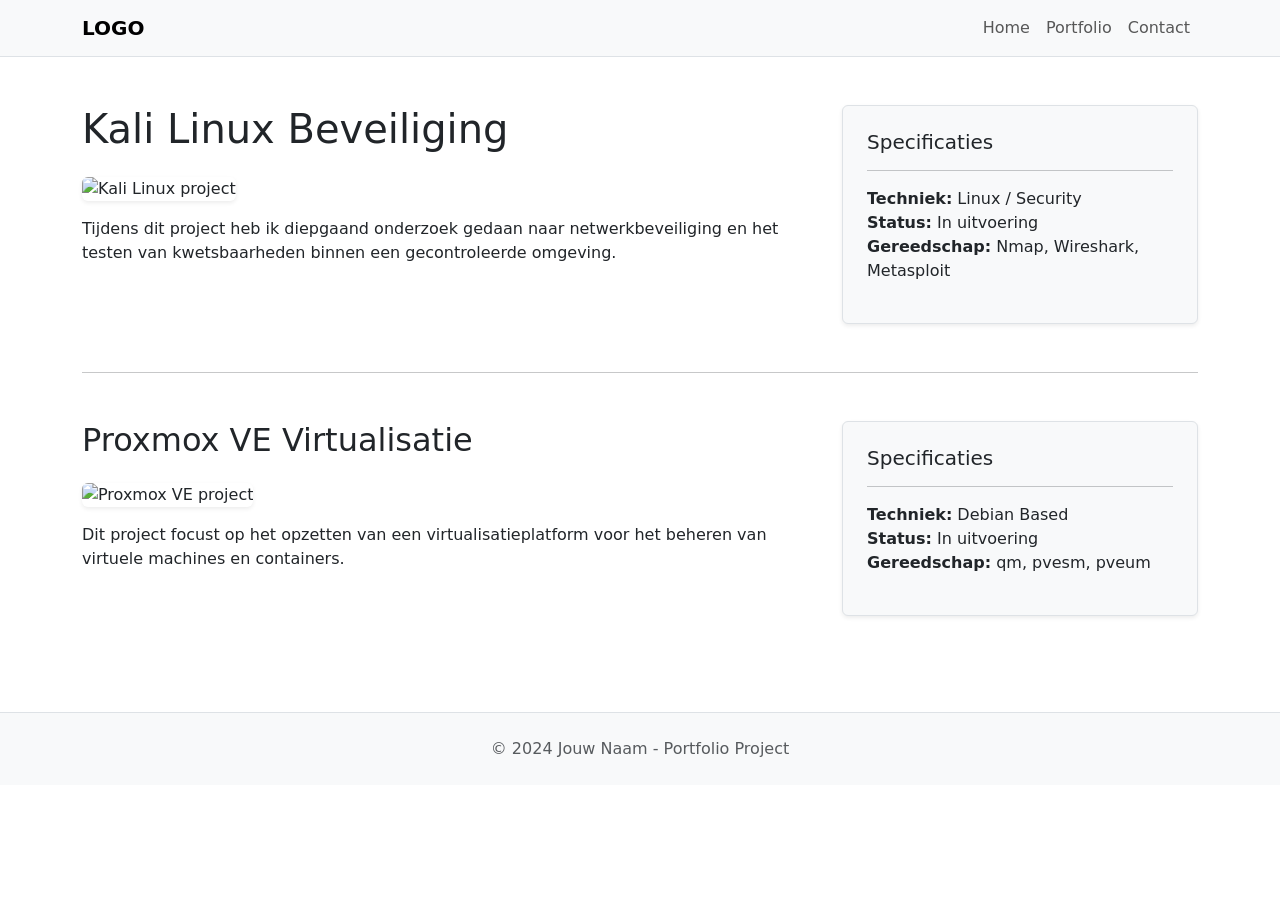
==== Abel.html @ 4d9833fe "Add files via upload" ====
<!DOCTYPE html>
<html lang="nl">

<head>
    <meta charset="UTF-8">
    <meta name="viewport" content="width=device-width, initial-scale=1.0">
    <!-- Bootstrap CSS -->
    <link href="https://cdn.jsdelivr.net/npm/bootstrap@5.3.8/dist/css/bootstrap.min.css" rel="stylesheet"
        integrity="sha384-sRIl4kxILFvY47J16cr9ZwB07vP4J8+LH7qKQnuqkuIAvNWLzeN8tE5YBujZqJLB" crossorigin="anonymous">
    <!-- Eigen CSS -->
    <link rel="stylesheet" href="css/style.css">
    <title>Project Details - Portfolio</title>
</head>

<body>
    <header>
        <!-- Navigatiebalk met correcte Bootstrap klassen -->
        <nav class="navbar navbar-expand navbar-light bg-light border-bottom">
            <div class="container">
                <a class="navbar-brand fw-bold" href="index.html">LOGO</a>
                <ul class="navbar-nav ms-auto">
                    <li class="nav-item"><a class="nav-link" href="index.html">Home</a></li>
                    <li class="nav-item"><a class="nav-link" href="portfolio.html">Portfolio</a></li>
                    <li class="nav-item"><a class="nav-link" href="contact.html">Contact</a></li>
                </ul>
            </div>
        </nav>
    </header>

    <main class="container py-5">

        <!-- Project 1: Kali Linux -->
        <div class="row mb-5" id="kali">
            <section class="col-md-8">
                <h1 class="mb-4">Kali Linux Beveiliging</h1>
                <img src="assets/images/project4.jpg" class="img-fluid rounded shadow-sm mb-3" alt="Kali Linux project">
                <p>Tijdens dit project heb ik diepgaand onderzoek gedaan naar netwerkbeveiliging en het testen van
                    kwetsbaarheden binnen een gecontroleerde omgeving.</p>
            </section>

            <aside class="col-md-4">
                <div class="p-4 bg-light border rounded shadow-sm">
                    <h3 class="h5">Specificaties</h3>
                    <hr>
                    <ul class="list-unstyled">
                        <li><strong>Techniek:</strong> Linux / Security</li>
                        <li><strong>Status:</strong> In uitvoering</li>
                        <li><strong>Gereedschap:</strong> Nmap, Wireshark, Metasploit</li>
                    </ul>
                </div>
            </aside>
        </div>

        <hr class="my-5">

        <!-- Project 2: Proxmox VE -->
        <div class="row mb-5" id="Proxmox">
            <section class="col-md-8">
                <h2 class="mb-4">Proxmox VE Virtualisatie</h2>
                <img src="assets/images/project2.svg" class="img-fluid rounded shadow-sm mb-3" alt="Proxmox VE project">
                <p>Dit project focust op het opzetten van een virtualisatieplatform voor het beheren van virtuele
                    machines en containers.</p>
            </section>

            <aside class="col-md-4">
                <div class="p-4 bg-light border rounded shadow-sm">
                    <h3 class="h5">Specificaties</h3>
                    <hr>
                    <ul class="list-unstyled">
                        <li><strong>Techniek:</strong> Debian Based </li>
                        <li><strong>Status:</strong> In uitvoering</li>
                        <li><strong>Gereedschap:</strong> qm, pvesm, pveum</li>
                    </ul>
                </div>
            </aside>
        </div>

    </main>

    <footer class="bg-light py-4 text-center border-top">
        <div class="container">
            <p class="mb-0 text-muted">&copy; 2024 Jouw Naam - Portfolio Project</p>
        </div>
    </footer>

</body>

</html>
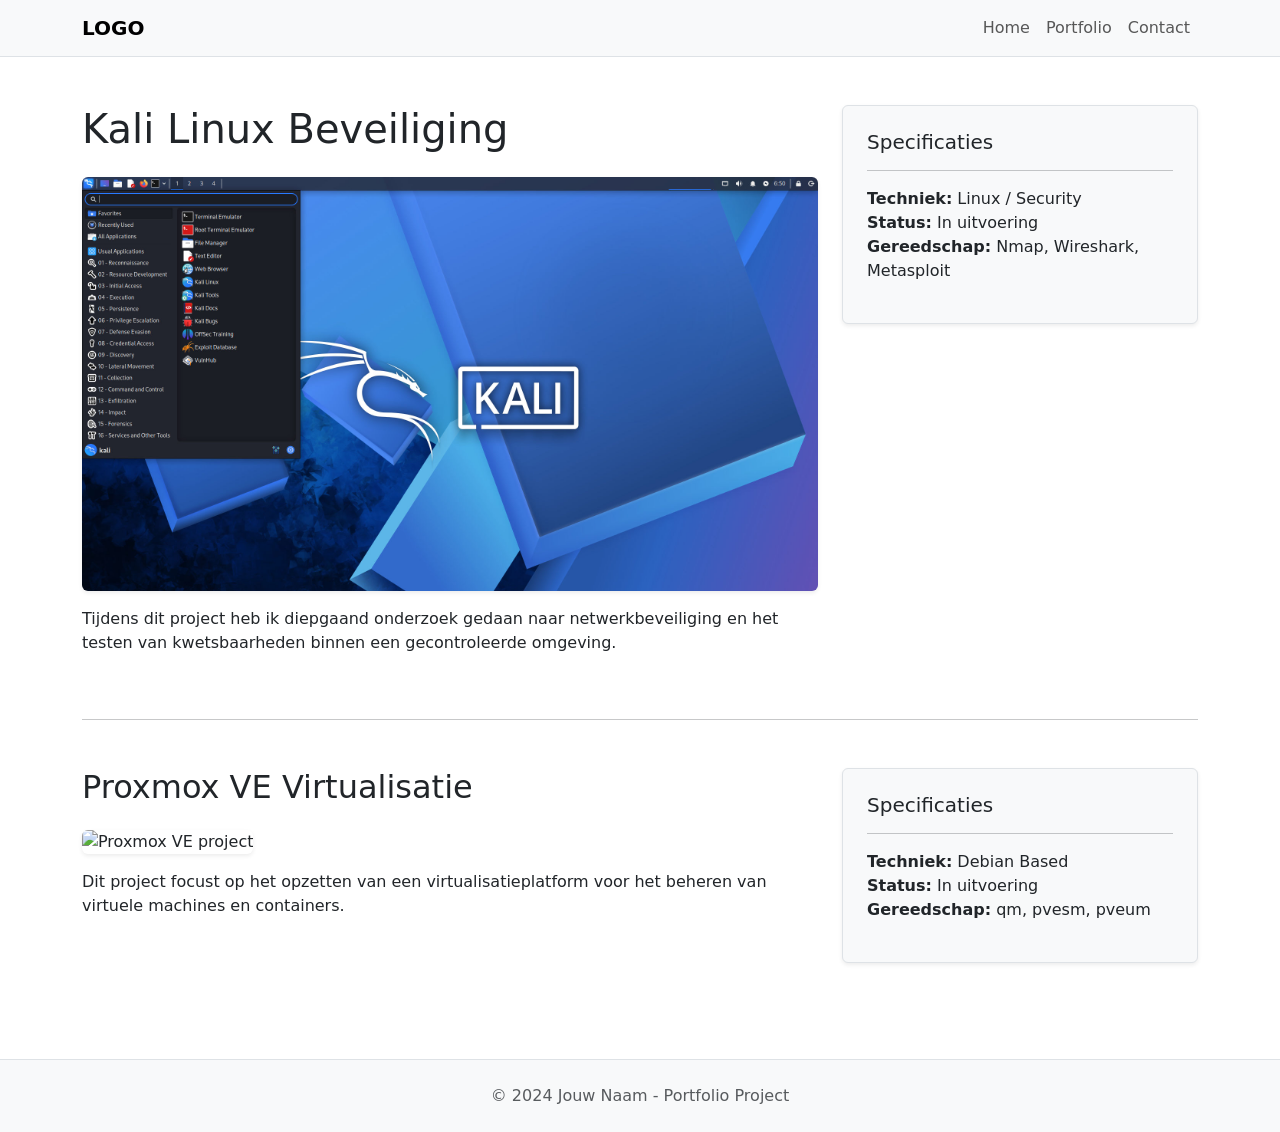
==== commit d2b2bab1: "Update Abel.html "Fix: paden van afbeeldingen gecorrigeerd" "Website structuur aangepast volgens op" ====
--- a/Abel.html
+++ b/Abel.html
@@ -33,7 +33,7 @@
         <div class="row mb-5" id="kali">
             <section class="col-md-8">
                 <h1 class="mb-4">Kali Linux Beveiliging</h1>
-                <img src="assets/images/project4.jpg" class="img-fluid rounded shadow-sm mb-3" alt="Kali Linux project">
+                <img src="project4.jpg" class="img-fluid rounded shadow-sm mb-3" alt="Kali Linux project">
                 <p>Tijdens dit project heb ik diepgaand onderzoek gedaan naar netwerkbeveiliging en het testen van
                     kwetsbaarheden binnen een gecontroleerde omgeving.</p>
             </section>
@@ -85,4 +85,4 @@
 
 </body>
 
-</html>+</html>
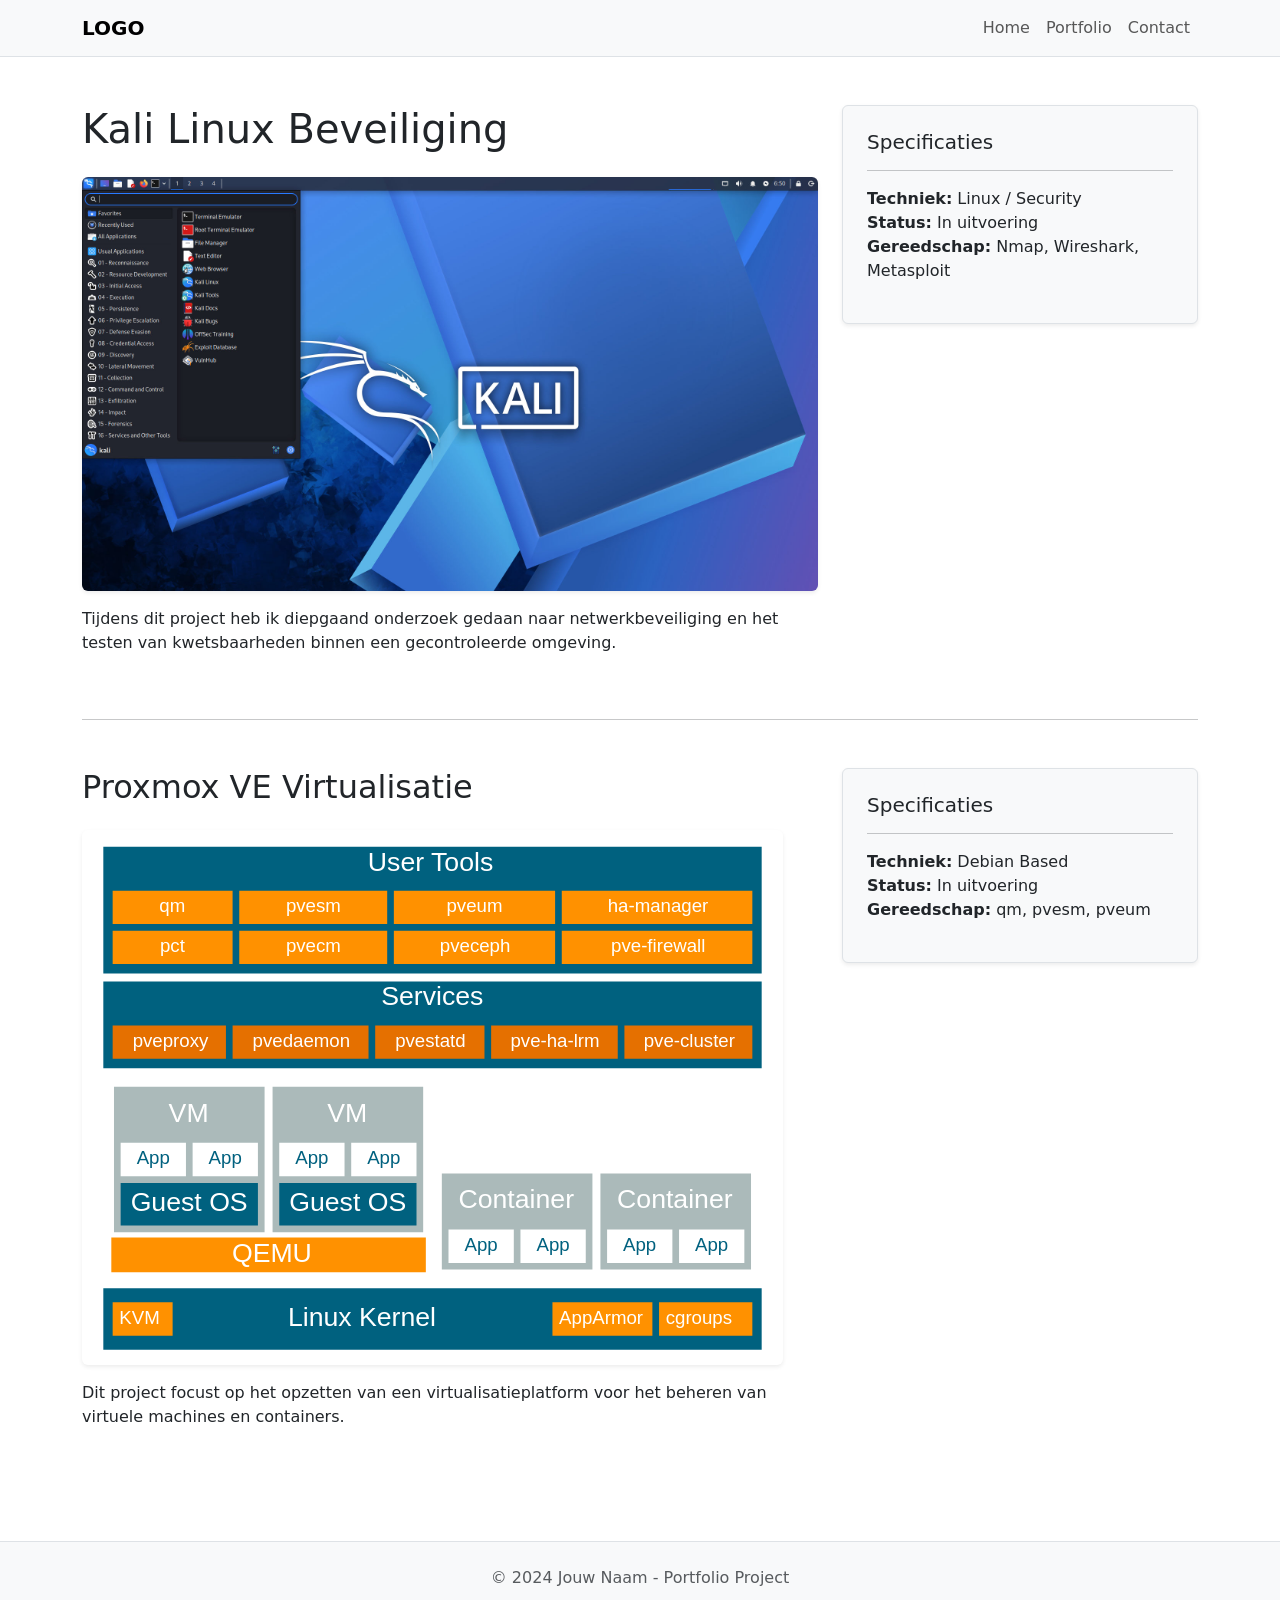
==== commit 95df04ac: "Update Abel.html" ====
--- a/Abel.html
+++ b/Abel.html
@@ -57,7 +57,7 @@
         <div class="row mb-5" id="Proxmox">
             <section class="col-md-8">
                 <h2 class="mb-4">Proxmox VE Virtualisatie</h2>
-                <img src="assets/images/project2.svg" class="img-fluid rounded shadow-sm mb-3" alt="Proxmox VE project">
+                <img src="project2.svg" class="img-fluid rounded shadow-sm mb-3" alt="Proxmox VE project">
                 <p>Dit project focust op het opzetten van een virtualisatieplatform voor het beheren van virtuele
                     machines en containers.</p>
             </section>
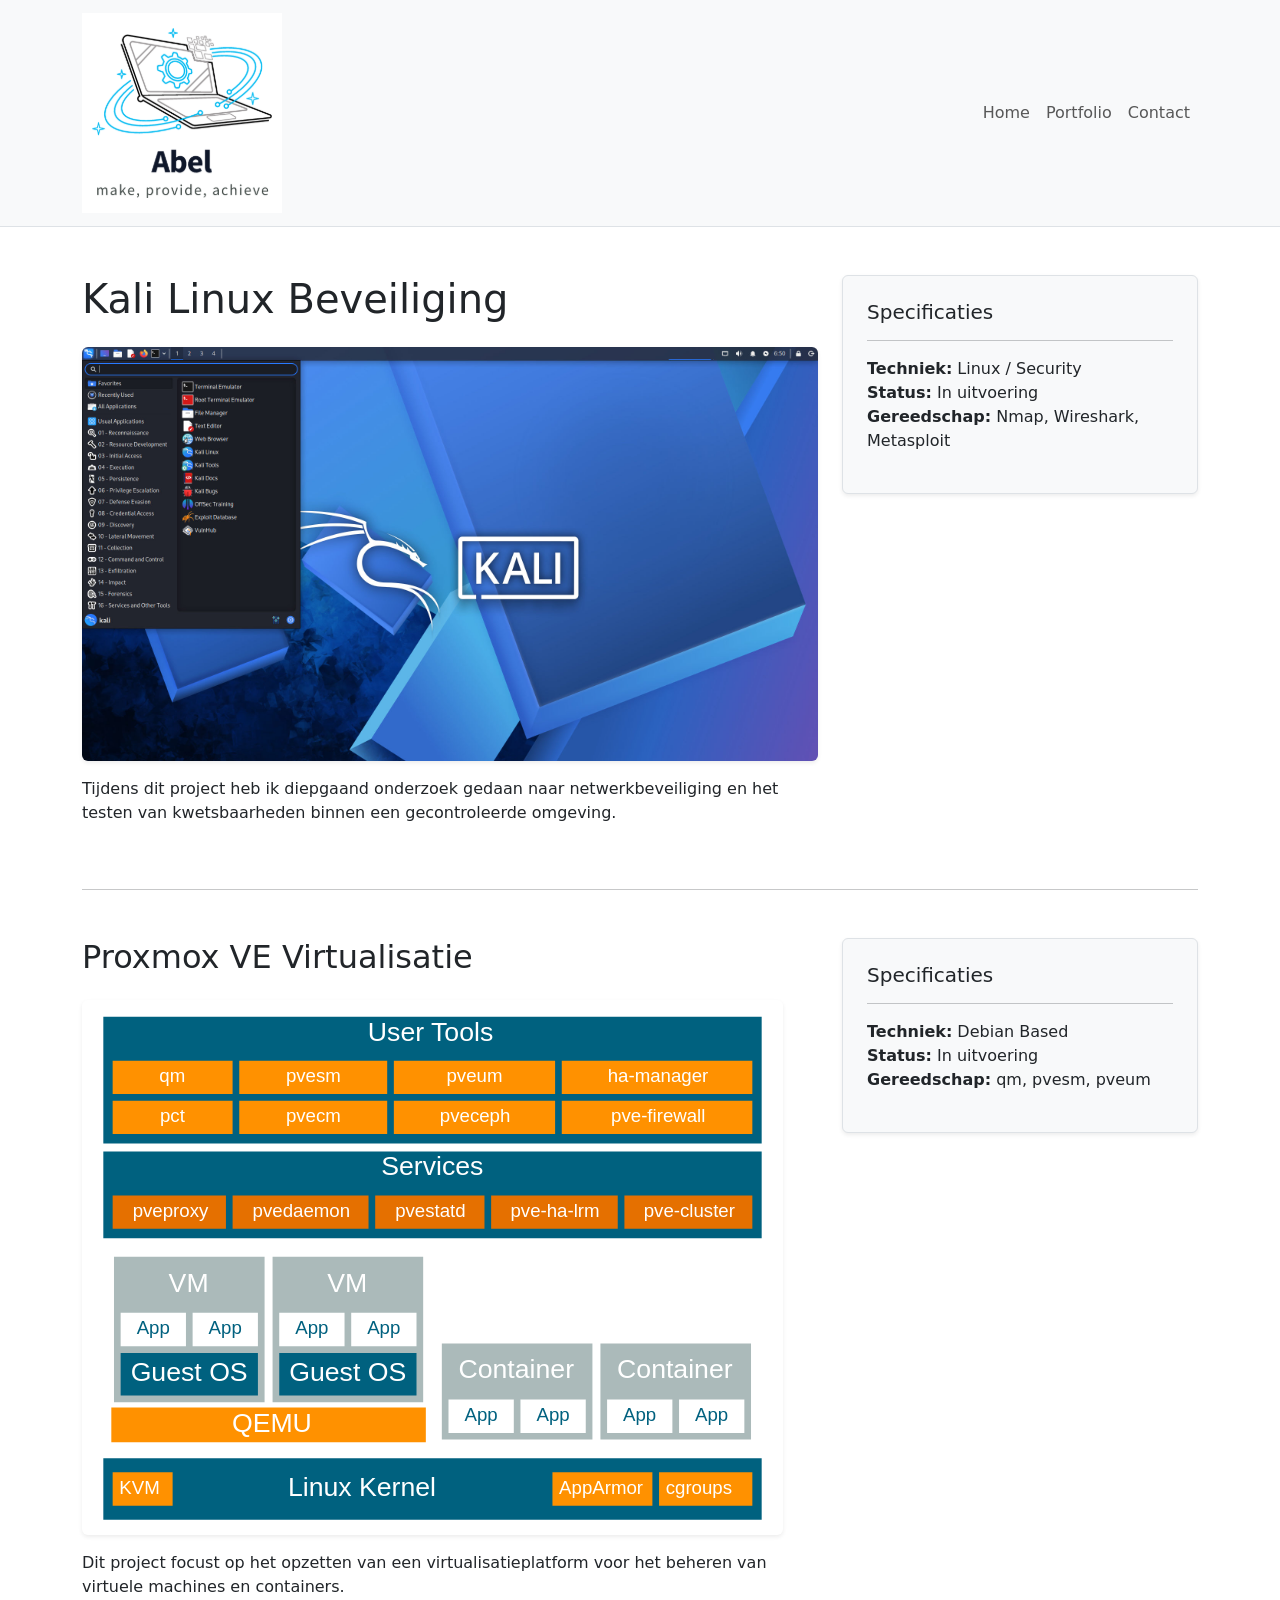
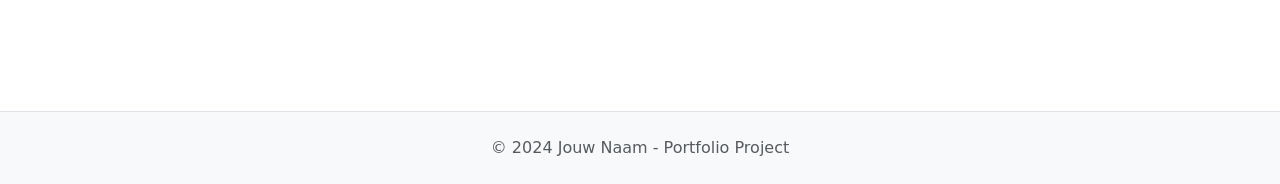
==== commit 5fa4624e: "Logo toegevoegd Logo toegevoegd" ====
--- a/Abel.html
+++ b/Abel.html
@@ -17,7 +17,7 @@
         <!-- Navigatiebalk met correcte Bootstrap klassen -->
         <nav class="navbar navbar-expand navbar-light bg-light border-bottom">
             <div class="container">
-                <a class="navbar-brand fw-bold" href="index.html">LOGO</a>
+                <a class="navbar-brand fw-bold" href="index.html"> <img src="Logo-free.png" alt="LOGO"> </a>
                 <ul class="navbar-nav ms-auto">
                     <li class="nav-item"><a class="nav-link" href="index.html">Home</a></li>
                     <li class="nav-item"><a class="nav-link" href="portfolio.html">Portfolio</a></li>
@@ -85,4 +85,4 @@
 
 </body>
 
-</html>
+</html>
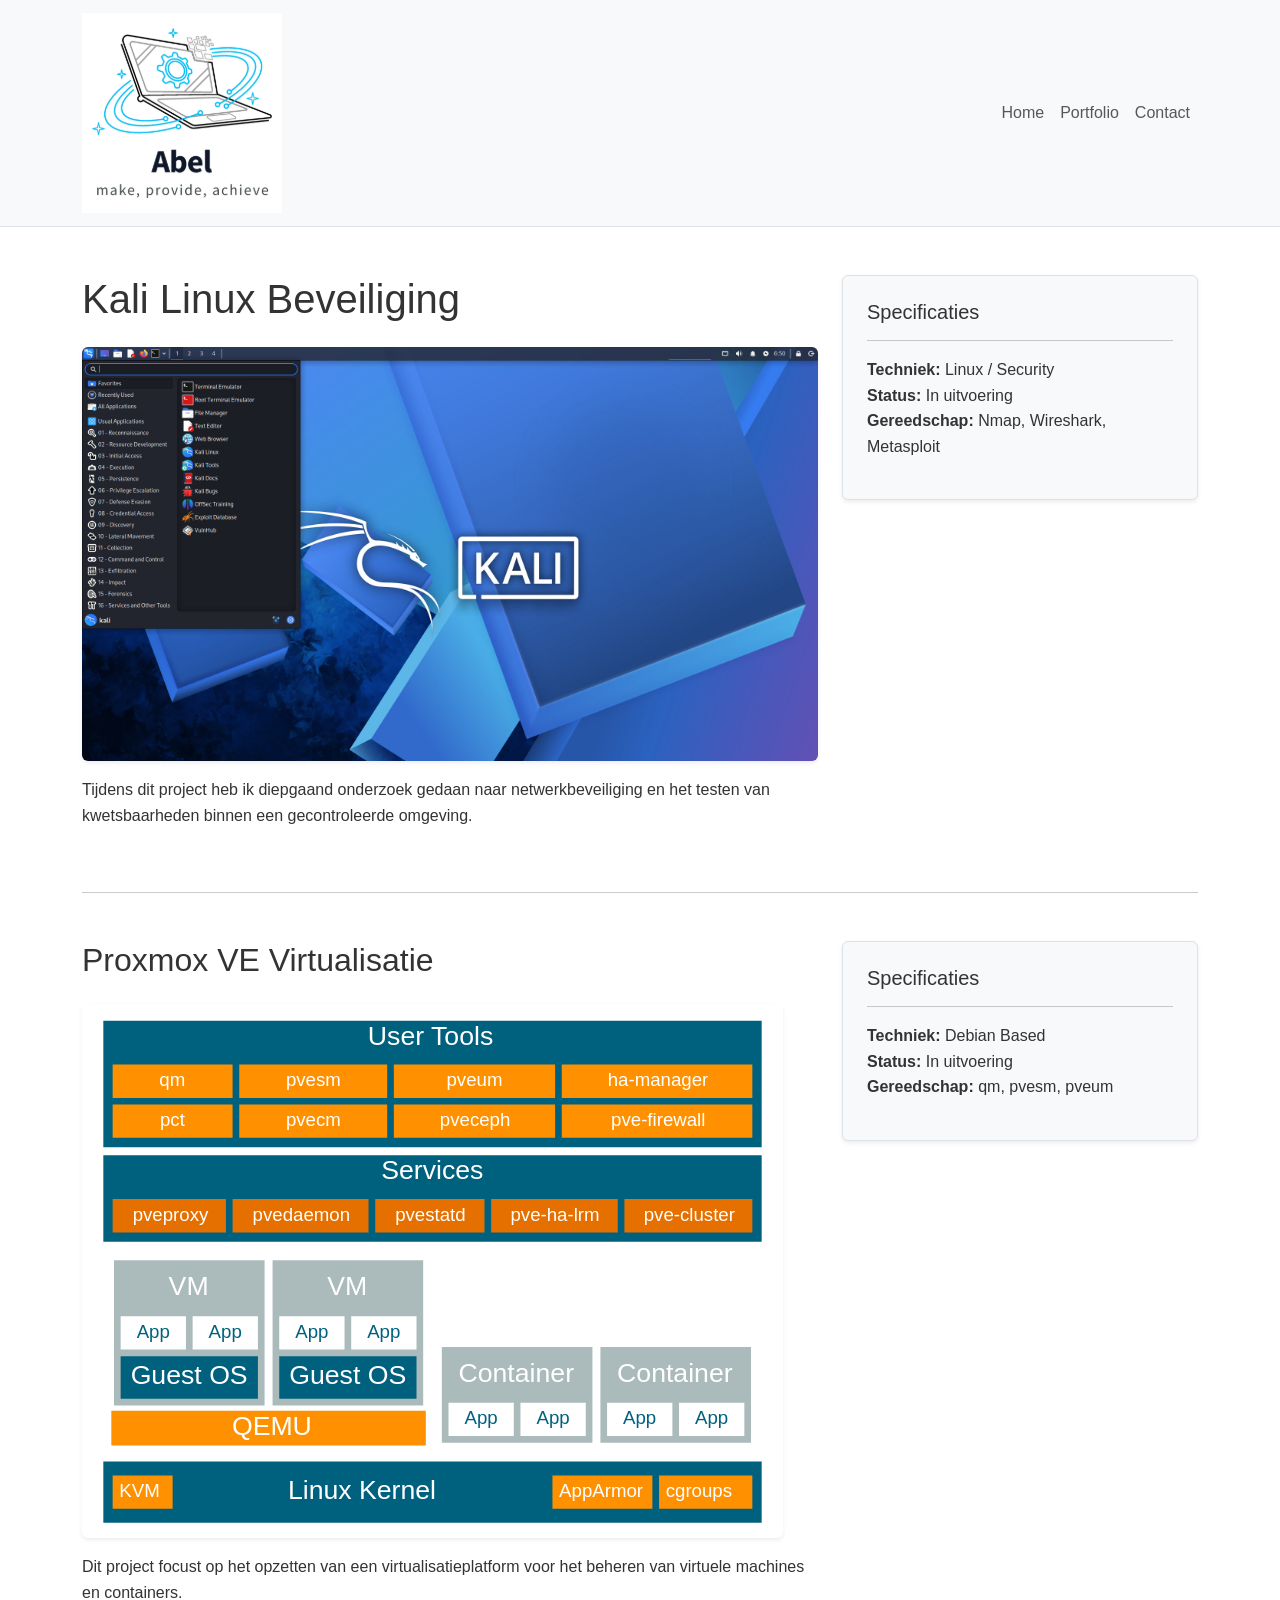
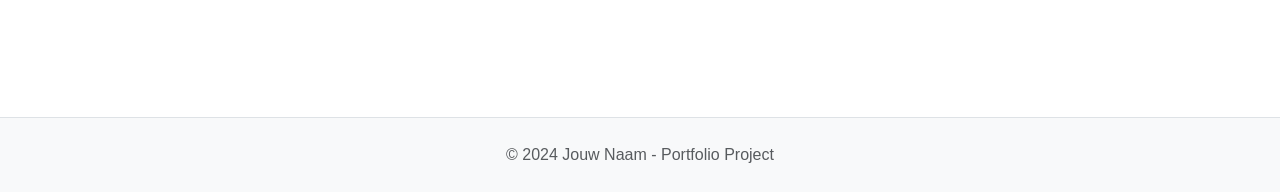
==== commit d23dcc43: "css link update css link update" ====
--- a/Abel.html
+++ b/Abel.html
@@ -9,6 +9,8 @@
         integrity="sha384-sRIl4kxILFvY47J16cr9ZwB07vP4J8+LH7qKQnuqkuIAvNWLzeN8tE5YBujZqJLB" crossorigin="anonymous">
     <!-- Eigen CSS -->
     <link rel="stylesheet" href="css/style.css">
+    <link rel="stylesheet" href="css/reset.css">
+    <link rel="stylesheet" href="css/fonts.css">
     <title>Project Details - Portfolio</title>
 </head>
 
--- a/css/style.css
+++ b/css/style.css
@@ -0,0 +1,2 @@
+/* --- EIGEN STYLING --- */
+/* Voeg hier later je eigen kleuren en extra marges toe */
--- a/css/fonts.css
+++ b/css/fonts.css
@@ -0,0 +1,7 @@
+/* --- FONTS --- */
+/* Hier stel je het basislettertype in voor je hele website */
+body {
+    font-family: 'Segoe UI', Tahoma, Geneva, Verdana, sans-serif;
+    line-height: 1.6;
+    color: #333;
+}
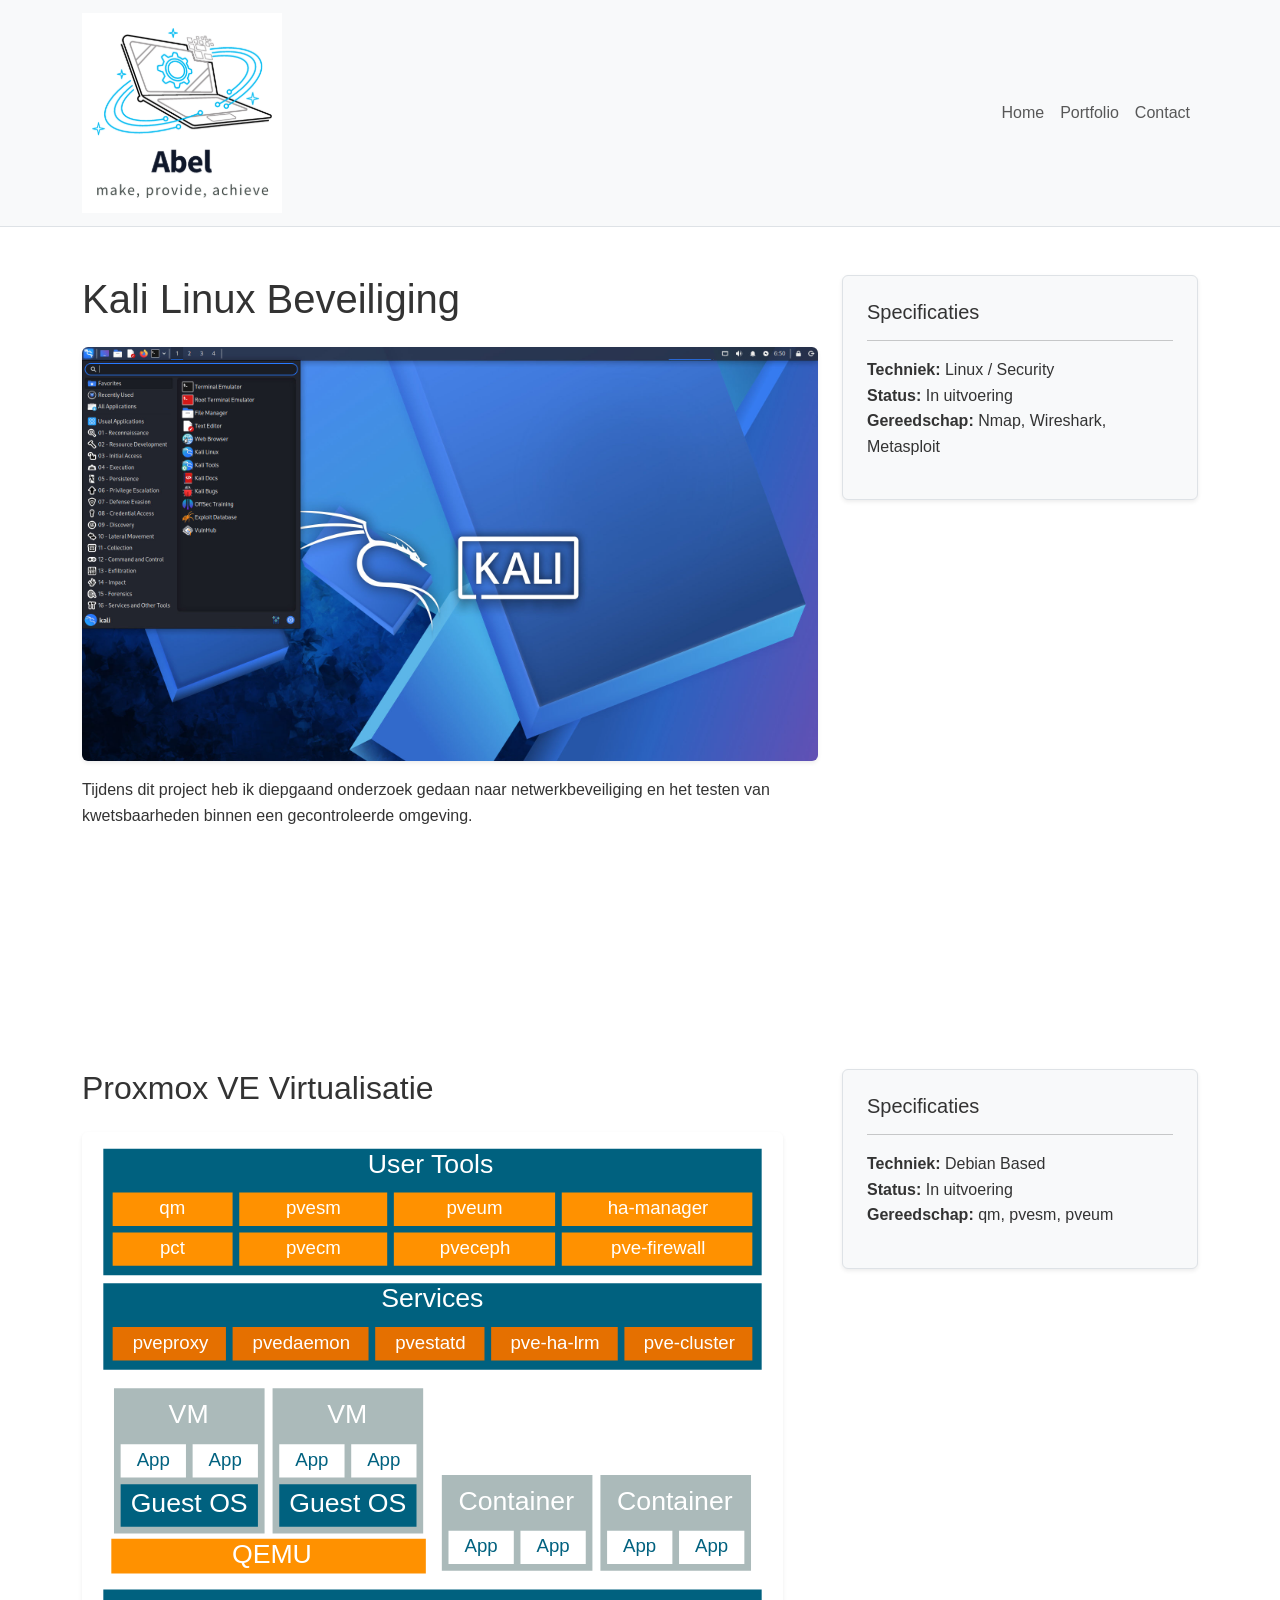
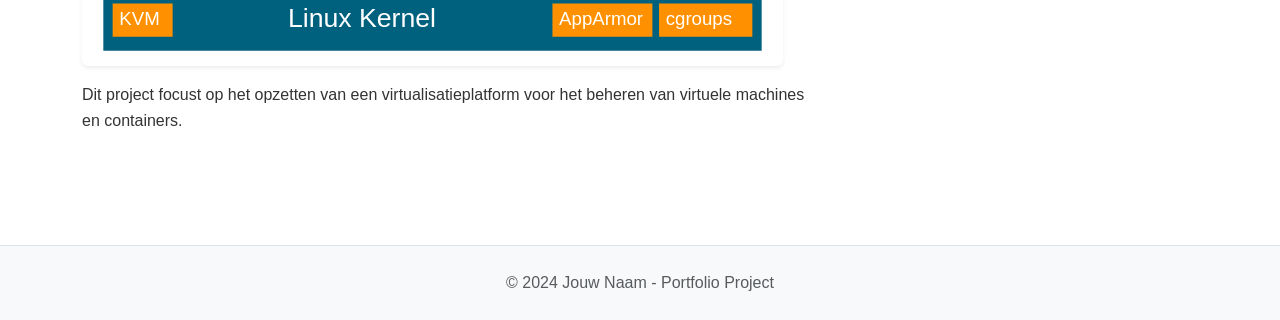
==== commit 5ca49bd7: "index file the  file updated  b/c  the  logo  disappear" ====
--- a/Abel.html
+++ b/Abel.html
@@ -19,7 +19,8 @@
         <!-- Navigatiebalk met correcte Bootstrap klassen -->
         <nav class="navbar navbar-expand navbar-light bg-light border-bottom">
             <div class="container">
-                <a class="navbar-brand fw-bold" href="index.html"> <img src="Logo-free.png" alt="LOGO"> </a>
+                <a class="navbar-brand fw-bold" href="index.html"> <img src="asset/images/Logo-free.png" alt="LOGO">
+                </a>
                 <ul class="navbar-nav ms-auto">
                     <li class="nav-item"><a class="nav-link" href="index.html">Home</a></li>
                     <li class="nav-item"><a class="nav-link" href="portfolio.html">Portfolio</a></li>
@@ -35,7 +36,7 @@
         <div class="row mb-5" id="kali">
             <section class="col-md-8">
                 <h1 class="mb-4">Kali Linux Beveiliging</h1>
-                <img src="project4.jpg" class="img-fluid rounded shadow-sm mb-3" alt="Kali Linux project">
+                <img src="asset/images/project4.jpg" class="img-fluid rounded shadow-sm mb-3" alt="Kali Linux project">
                 <p>Tijdens dit project heb ik diepgaand onderzoek gedaan naar netwerkbeveiliging en het testen van
                     kwetsbaarheden binnen een gecontroleerde omgeving.</p>
             </section>
@@ -59,7 +60,7 @@
         <div class="row mb-5" id="Proxmox">
             <section class="col-md-8">
                 <h2 class="mb-4">Proxmox VE Virtualisatie</h2>
-                <img src="project2.svg" class="img-fluid rounded shadow-sm mb-3" alt="Proxmox VE project">
+                <img src="asset/images/project2.svg" class="img-fluid rounded shadow-sm mb-3" alt="Proxmox VE project">
                 <p>Dit project focust op het opzetten van een virtualisatieplatform voor het beheren van virtuele
                     machines en containers.</p>
             </section>
--- a/css/style.css
+++ b/css/style.css
@@ -1,2 +1,26 @@
 /* --- EIGEN STYLING --- */
-/* Voeg hier later je eigen kleuren en extra marges toe */+/* Voeg hier later je eigen kleuren en extra marges toe */
+
+main {
+    display: flex;
+    justify-content: center;
+    align-items: flex-start;
+    gap: 40px;
+    /* Ruimte tussen de kaart en de tekst */
+    flex-wrap: wrap;
+    /* Zorgt dat het op mobiel onder elkaar springt */
+}
+
+.profile-card {
+    background-color: #f8f9fa;
+    /* Of donker als je de dark mode look wilt */
+    padding: 20px;
+    border-radius: 20px;
+    box-shadow: 0 4px 15px rgba(0, 0, 0, 0.1);
+    max-width: 300px;
+}
+
+.profile-img {
+    width: 100%;
+    border-radius: 15px;
+}
